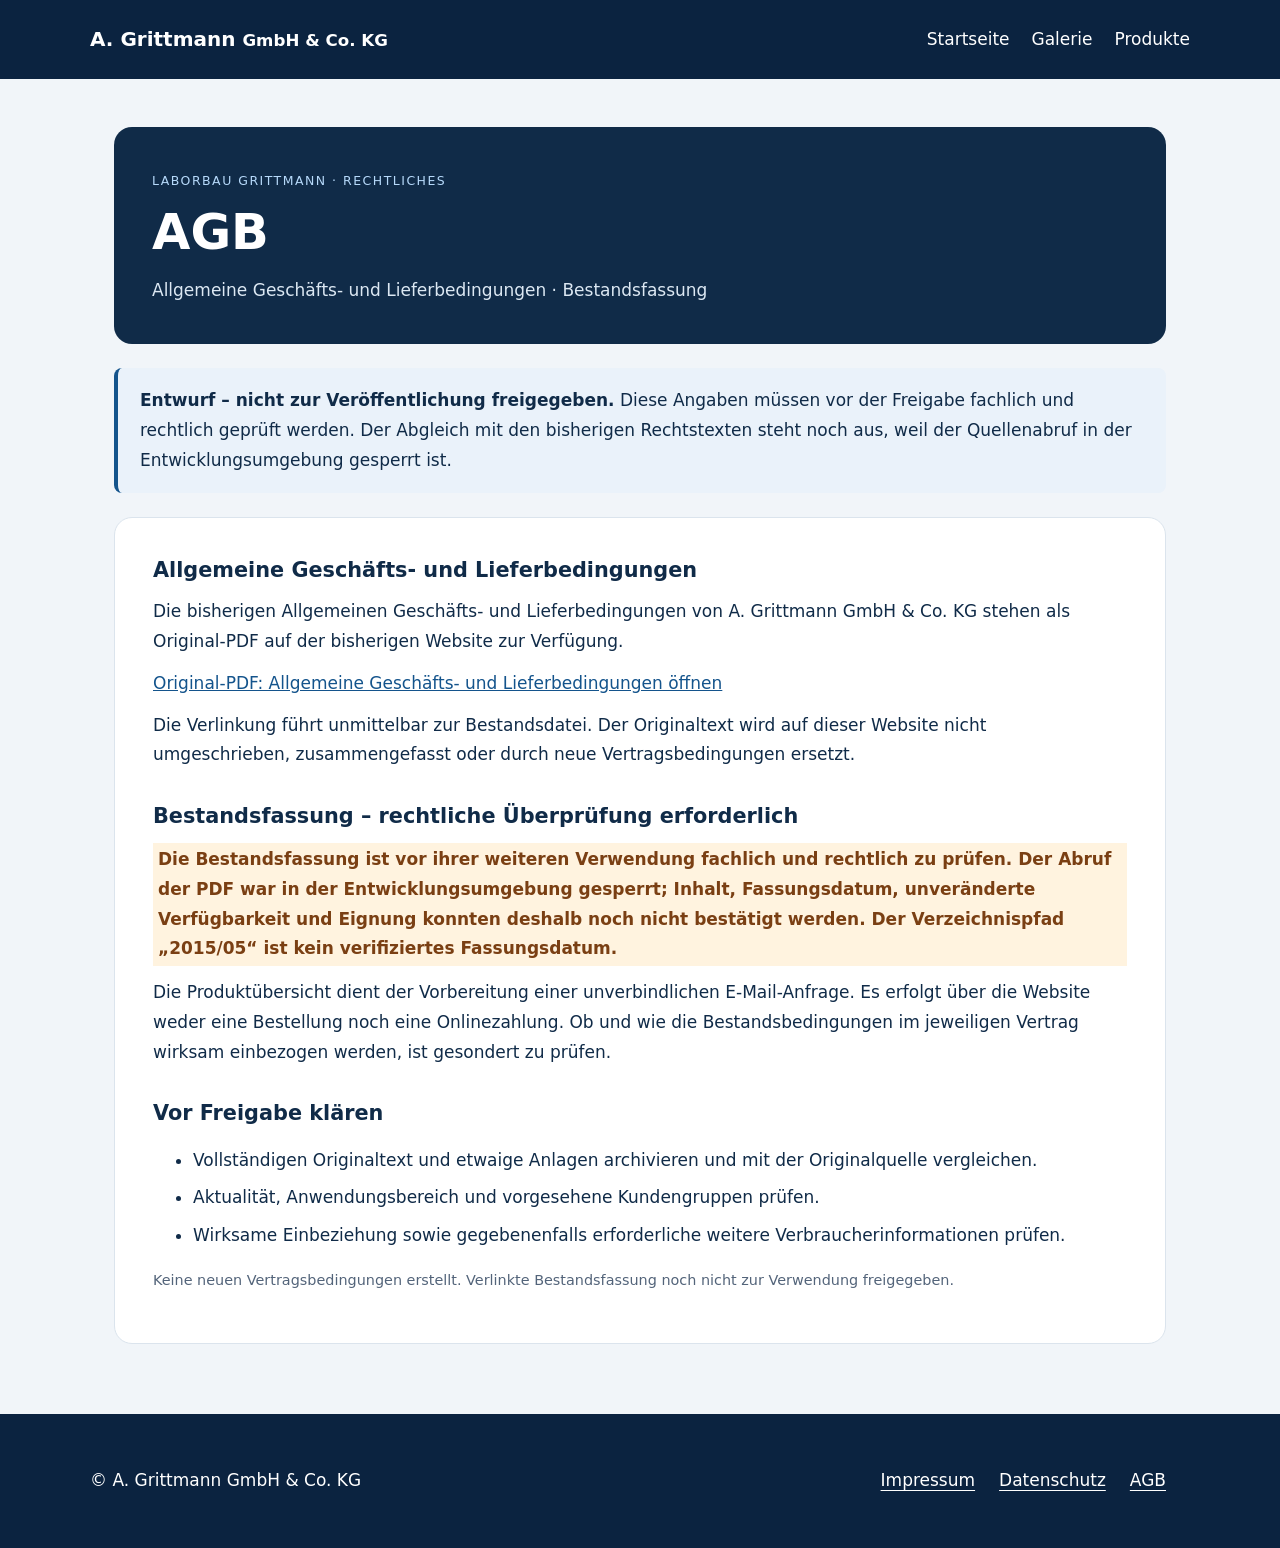
==== agb.html @ b5e732d5 "Rechtsseiten und Footer als prüfpflichtige Entwürfe vorbereiten" ====
<!doctype html>
<html lang="de"><head><meta charset="utf-8"><meta name="viewport" content="width=device-width, initial-scale=1"><meta name="robots" content="noindex, nofollow"><title>AGB | Laborbau Grittmann</title><link rel="stylesheet" href="legal.css"></head>
<body class="legal-page"><header class="legal-header"><a class="legal-brand" href="index.html">A. Grittmann <small>GmbH &amp; Co. KG</small></a><nav aria-label="Hauptnavigation"><a href="index.html">Startseite</a><a href="galerie.html">Galerie</a><a href="shop.html">Produkte</a></nav></header>
<main class="legal-main"><div class="legal-hero"><span class="legal-eyebrow">Laborbau Grittmann · Rechtliches</span><h1>AGB</h1><p>Allgemeine Geschäfts- und Lieferbedingungen · Bestandsfassung</p></div><aside class="legal-notice"><strong>Entwurf – nicht zur Veröffentlichung freigegeben.</strong> Diese Angaben müssen vor der Freigabe fachlich und rechtlich geprüft werden. Der Abgleich mit den bisherigen Rechtstexten steht noch aus, weil der Quellenabruf in der Entwicklungsumgebung gesperrt ist.</aside><article class="legal-content"><h2>Allgemeine Geschäfts- und Lieferbedingungen</h2><p>Die bisherigen Allgemeinen Geschäfts- und Lieferbedingungen von A. Grittmann GmbH &amp; Co. KG stehen als Original-PDF auf der bisherigen Website zur Verfügung.</p><p><a href="https://laborbau-grittmann.de/wp-content/uploads/2015/05/ALLGEMEINE-GESCH%C3%84FTS-u.-LIEFERBEDINGUNGEN.pdf">Original-PDF: Allgemeine Geschäfts- und Lieferbedingungen öffnen</a></p><p>Die Verlinkung führt unmittelbar zur Bestandsdatei. Der Originaltext wird auf dieser Website nicht umgeschrieben, zusammengefasst oder durch neue Vertragsbedingungen ersetzt.</p><h2>Bestandsfassung – rechtliche Überprüfung erforderlich</h2><p class="legal-review">Die Bestandsfassung ist vor ihrer weiteren Verwendung fachlich und rechtlich zu prüfen. Der Abruf der PDF war in der Entwicklungsumgebung gesperrt; Inhalt, Fassungsdatum, unveränderte Verfügbarkeit und Eignung konnten deshalb noch nicht bestätigt werden. Der Verzeichnispfad „2015/05“ ist kein verifiziertes Fassungsdatum.</p><p>Die Produktübersicht dient der Vorbereitung einer unverbindlichen E-Mail-Anfrage. Es erfolgt über die Website weder eine Bestellung noch eine Onlinezahlung. Ob und wie die Bestandsbedingungen im jeweiligen Vertrag wirksam einbezogen werden, ist gesondert zu prüfen.</p><h2>Vor Freigabe klären</h2><ul><li>Vollständigen Originaltext und etwaige Anlagen archivieren und mit der Originalquelle vergleichen.</li><li>Aktualität, Anwendungsbereich und vorgesehene Kundengruppen prüfen.</li><li>Wirksame Einbeziehung sowie gegebenenfalls erforderliche weitere Verbraucherinformationen prüfen.</li></ul><p class="legal-source">Keine neuen Vertragsbedingungen erstellt. Verlinkte Bestandsfassung noch nicht zur Verwendung freigegeben.</p></article></main>
<footer><span>© A. Grittmann GmbH &amp; Co. KG</span><nav class="legal-footer-links" aria-label="Rechtliche Informationen"><a href="impressum.html">Impressum</a><a href="datenschutz.html">Datenschutz</a><a href="agb.html">AGB</a></nav></footer></body></html>
---- legal.css ----
/* Legal pages and shared footer navigation; no external fonts. */
.legal-footer-links{background:#0b2340;color:#fff;padding:16px 24px;display:flex;flex-wrap:wrap;gap:12px 24px;align-items:center}.legal-footer-links a{color:#fff;text-decoration:underline;text-underline-offset:4px;padding:6px 0}.legal-footer-links a:focus-visible{outline:3px solid #8fcaff;outline-offset:5px}
.legal-page{margin:0;background:#f1f5f9;color:#102b48;font:17px/1.75 system-ui,-apple-system,BlinkMacSystemFont,"Segoe UI",sans-serif}.legal-page *{box-sizing:border-box}.legal-page a{color:#14548c;overflow-wrap:anywhere}.legal-header{background:#0b2340;color:white;padding:22px max(24px,calc((100% - 1100px)/2));display:flex;align-items:center;justify-content:space-between;gap:24px;flex-wrap:wrap}.legal-header a{color:white;text-decoration:none}.legal-brand{font-size:1.25rem;font-weight:800}.legal-header nav{display:flex;gap:22px;flex-wrap:wrap}.legal-main{max-width:1100px;margin:auto;padding:48px 24px 70px}.legal-hero{background:#102b48;color:white;padding:38px;border-radius:18px;margin-bottom:24px}.legal-hero h1{font-size:clamp(2rem,6vw,3.1rem);line-height:1.2;margin:8px 0 14px}.legal-hero p{margin:0;color:#dce8f3}.legal-eyebrow{text-transform:uppercase;letter-spacing:.12em;font-size:.78rem;color:#b6d9fa}.legal-content{background:white;border:1px solid #dbe4ed;border-radius:18px;padding:38px}.legal-content h2{font-size:1.3rem;line-height:1.4;margin:32px 0 12px}.legal-content h2:first-child{margin-top:0}.legal-content p{margin:12px 0}.legal-content li{margin:8px 0}.legal-content address{font-style:normal}.legal-notice{background:#eaf2fa;border-left:4px solid #14548c;padding:18px 22px;border-radius:8px;margin-bottom:24px}.legal-review{font-weight:650;color:#7a3f13;background:#fff3df;padding:2px 5px;box-decoration-break:clone}.legal-page footer{background:#0b2340;color:white;padding:30px max(24px,calc((100% - 1100px)/2));display:flex;justify-content:space-between;align-items:center;flex-wrap:wrap;gap:20px}.legal-page footer a{color:white}.legal-toc{display:flex;gap:10px 22px;flex-wrap:wrap;margin:0 0 24px}.legal-source{font-size:.9rem;color:#53647a}.legal-page :focus-visible{outline:3px solid #63a5e3;outline-offset:4px}@media(max-width:600px){.legal-main{padding:24px 16px 44px}.legal-hero,.legal-content{padding:24px 20px;border-radius:12px}.legal-header{padding:20px}.legal-header nav{gap:12px 20px;font-size:.94rem}.legal-page{font-size:16px}.legal-page footer{padding:25px 20px}.legal-footer-links{gap:10px 20px}}
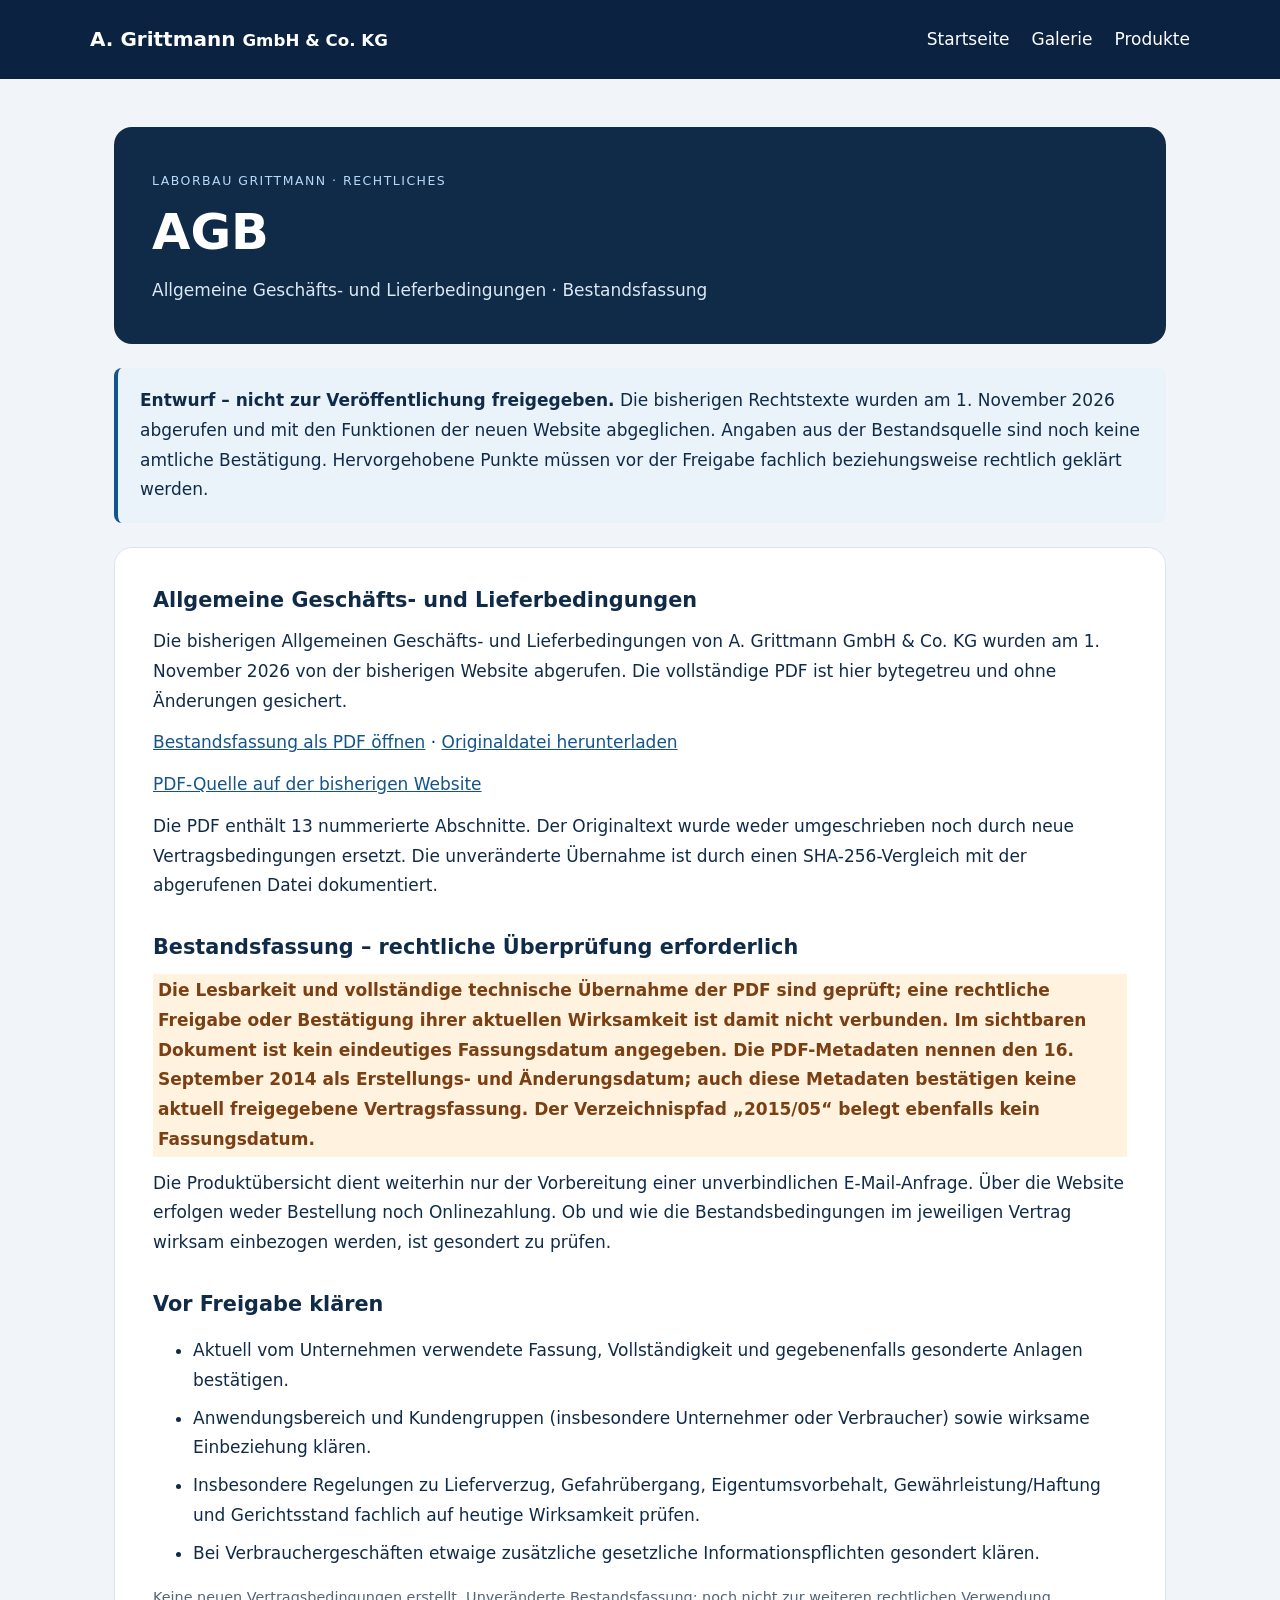
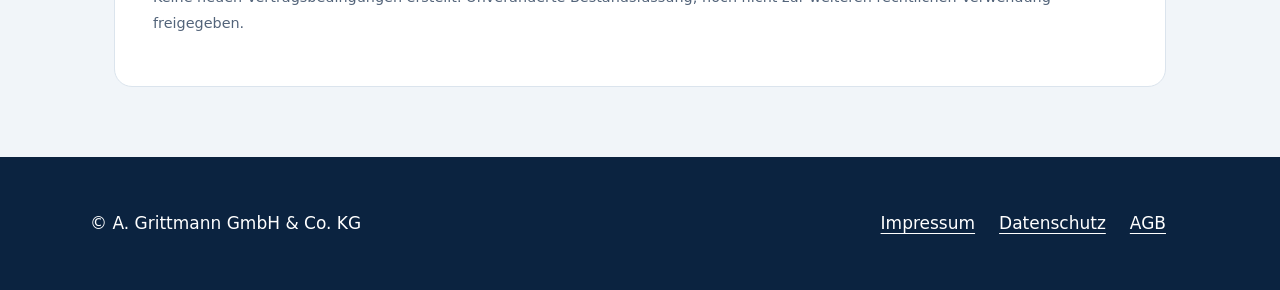
==== commit ee93da48: "Rechtstexte mit Originalquellen abgleichen und Firmendaten ergänzen" ====
--- a/agb.html
+++ b/agb.html
@@ -1,5 +1,5 @@
 <!doctype html>
 <html lang="de"><head><meta charset="utf-8"><meta name="viewport" content="width=device-width, initial-scale=1"><meta name="robots" content="noindex, nofollow"><title>AGB | Laborbau Grittmann</title><link rel="stylesheet" href="legal.css"></head>
 <body class="legal-page"><header class="legal-header"><a class="legal-brand" href="index.html">A. Grittmann <small>GmbH &amp; Co. KG</small></a><nav aria-label="Hauptnavigation"><a href="index.html">Startseite</a><a href="galerie.html">Galerie</a><a href="shop.html">Produkte</a></nav></header>
-<main class="legal-main"><div class="legal-hero"><span class="legal-eyebrow">Laborbau Grittmann · Rechtliches</span><h1>AGB</h1><p>Allgemeine Geschäfts- und Lieferbedingungen · Bestandsfassung</p></div><aside class="legal-notice"><strong>Entwurf – nicht zur Veröffentlichung freigegeben.</strong> Diese Angaben müssen vor der Freigabe fachlich und rechtlich geprüft werden. Der Abgleich mit den bisherigen Rechtstexten steht noch aus, weil der Quellenabruf in der Entwicklungsumgebung gesperrt ist.</aside><article class="legal-content"><h2>Allgemeine Geschäfts- und Lieferbedingungen</h2><p>Die bisherigen Allgemeinen Geschäfts- und Lieferbedingungen von A. Grittmann GmbH &amp; Co. KG stehen als Original-PDF auf der bisherigen Website zur Verfügung.</p><p><a href="https://laborbau-grittmann.de/wp-content/uploads/2015/05/ALLGEMEINE-GESCH%C3%84FTS-u.-LIEFERBEDINGUNGEN.pdf">Original-PDF: Allgemeine Geschäfts- und Lieferbedingungen öffnen</a></p><p>Die Verlinkung führt unmittelbar zur Bestandsdatei. Der Originaltext wird auf dieser Website nicht umgeschrieben, zusammengefasst oder durch neue Vertragsbedingungen ersetzt.</p><h2>Bestandsfassung – rechtliche Überprüfung erforderlich</h2><p class="legal-review">Die Bestandsfassung ist vor ihrer weiteren Verwendung fachlich und rechtlich zu prüfen. Der Abruf der PDF war in der Entwicklungsumgebung gesperrt; Inhalt, Fassungsdatum, unveränderte Verfügbarkeit und Eignung konnten deshalb noch nicht bestätigt werden. Der Verzeichnispfad „2015/05“ ist kein verifiziertes Fassungsdatum.</p><p>Die Produktübersicht dient der Vorbereitung einer unverbindlichen E-Mail-Anfrage. Es erfolgt über die Website weder eine Bestellung noch eine Onlinezahlung. Ob und wie die Bestandsbedingungen im jeweiligen Vertrag wirksam einbezogen werden, ist gesondert zu prüfen.</p><h2>Vor Freigabe klären</h2><ul><li>Vollständigen Originaltext und etwaige Anlagen archivieren und mit der Originalquelle vergleichen.</li><li>Aktualität, Anwendungsbereich und vorgesehene Kundengruppen prüfen.</li><li>Wirksame Einbeziehung sowie gegebenenfalls erforderliche weitere Verbraucherinformationen prüfen.</li></ul><p class="legal-source">Keine neuen Vertragsbedingungen erstellt. Verlinkte Bestandsfassung noch nicht zur Verwendung freigegeben.</p></article></main>
+<main class="legal-main"><div class="legal-hero"><span class="legal-eyebrow">Laborbau Grittmann · Rechtliches</span><h1>AGB</h1><p>Allgemeine Geschäfts- und Lieferbedingungen · Bestandsfassung</p></div><aside class="legal-notice"><strong>Entwurf – nicht zur Veröffentlichung freigegeben.</strong> Die bisherigen Rechtstexte wurden am 1. November 2026 abgerufen und mit den Funktionen der neuen Website abgeglichen. Angaben aus der Bestandsquelle sind noch keine amtliche Bestätigung. Hervorgehobene Punkte müssen vor der Freigabe fachlich beziehungsweise rechtlich geklärt werden.</aside><article class="legal-content"><h2>Allgemeine Geschäfts- und Lieferbedingungen</h2><p>Die bisherigen Allgemeinen Geschäfts- und Lieferbedingungen von A. Grittmann GmbH &amp; Co. KG wurden am 1. November 2026 von der bisherigen Website abgerufen. Die vollständige PDF ist hier bytegetreu und ohne Änderungen gesichert.</p><p><a href="dokumente/agb-bestandsfassung.pdf">Bestandsfassung als PDF öffnen</a> · <a href="dokumente/agb-bestandsfassung.pdf" download>Originaldatei herunterladen</a></p><p><a href="https://laborbau-grittmann.de/wp-content/uploads/2015/05/ALLGEMEINE-GESCH%C3%84FTS-u.-LIEFERBEDINGUNGEN.pdf">PDF-Quelle auf der bisherigen Website</a></p><p>Die PDF enthält 13 nummerierte Abschnitte. Der Originaltext wurde weder umgeschrieben noch durch neue Vertragsbedingungen ersetzt. Die unveränderte Übernahme ist durch einen SHA-256-Vergleich mit der abgerufenen Datei dokumentiert.</p><h2>Bestandsfassung – rechtliche Überprüfung erforderlich</h2><p class="legal-review">Die Lesbarkeit und vollständige technische Übernahme der PDF sind geprüft; eine rechtliche Freigabe oder Bestätigung ihrer aktuellen Wirksamkeit ist damit nicht verbunden. Im sichtbaren Dokument ist kein eindeutiges Fassungsdatum angegeben. Die PDF-Metadaten nennen den 16. September 2014 als Erstellungs- und Änderungsdatum; auch diese Metadaten bestätigen keine aktuell freigegebene Vertragsfassung. Der Verzeichnispfad „2015/05“ belegt ebenfalls kein Fassungsdatum.</p><p>Die Produktübersicht dient weiterhin nur der Vorbereitung einer unverbindlichen E-Mail-Anfrage. Über die Website erfolgen weder Bestellung noch Onlinezahlung. Ob und wie die Bestandsbedingungen im jeweiligen Vertrag wirksam einbezogen werden, ist gesondert zu prüfen.</p><h2>Vor Freigabe klären</h2><ul><li>Aktuell vom Unternehmen verwendete Fassung, Vollständigkeit und gegebenenfalls gesonderte Anlagen bestätigen.</li><li>Anwendungsbereich und Kundengruppen (insbesondere Unternehmer oder Verbraucher) sowie wirksame Einbeziehung klären.</li><li>Insbesondere Regelungen zu Lieferverzug, Gefahrübergang, Eigentumsvorbehalt, Gewährleistung/Haftung und Gerichtsstand fachlich auf heutige Wirksamkeit prüfen.</li><li>Bei Verbrauchergeschäften etwaige zusätzliche gesetzliche Informationspflichten gesondert klären.</li></ul><p class="legal-source">Keine neuen Vertragsbedingungen erstellt. Unveränderte Bestandsfassung; noch nicht zur weiteren rechtlichen Verwendung freigegeben.</p></article></main>
 <footer><span>© A. Grittmann GmbH &amp; Co. KG</span><nav class="legal-footer-links" aria-label="Rechtliche Informationen"><a href="impressum.html">Impressum</a><a href="datenschutz.html">Datenschutz</a><a href="agb.html">AGB</a></nav></footer></body></html>
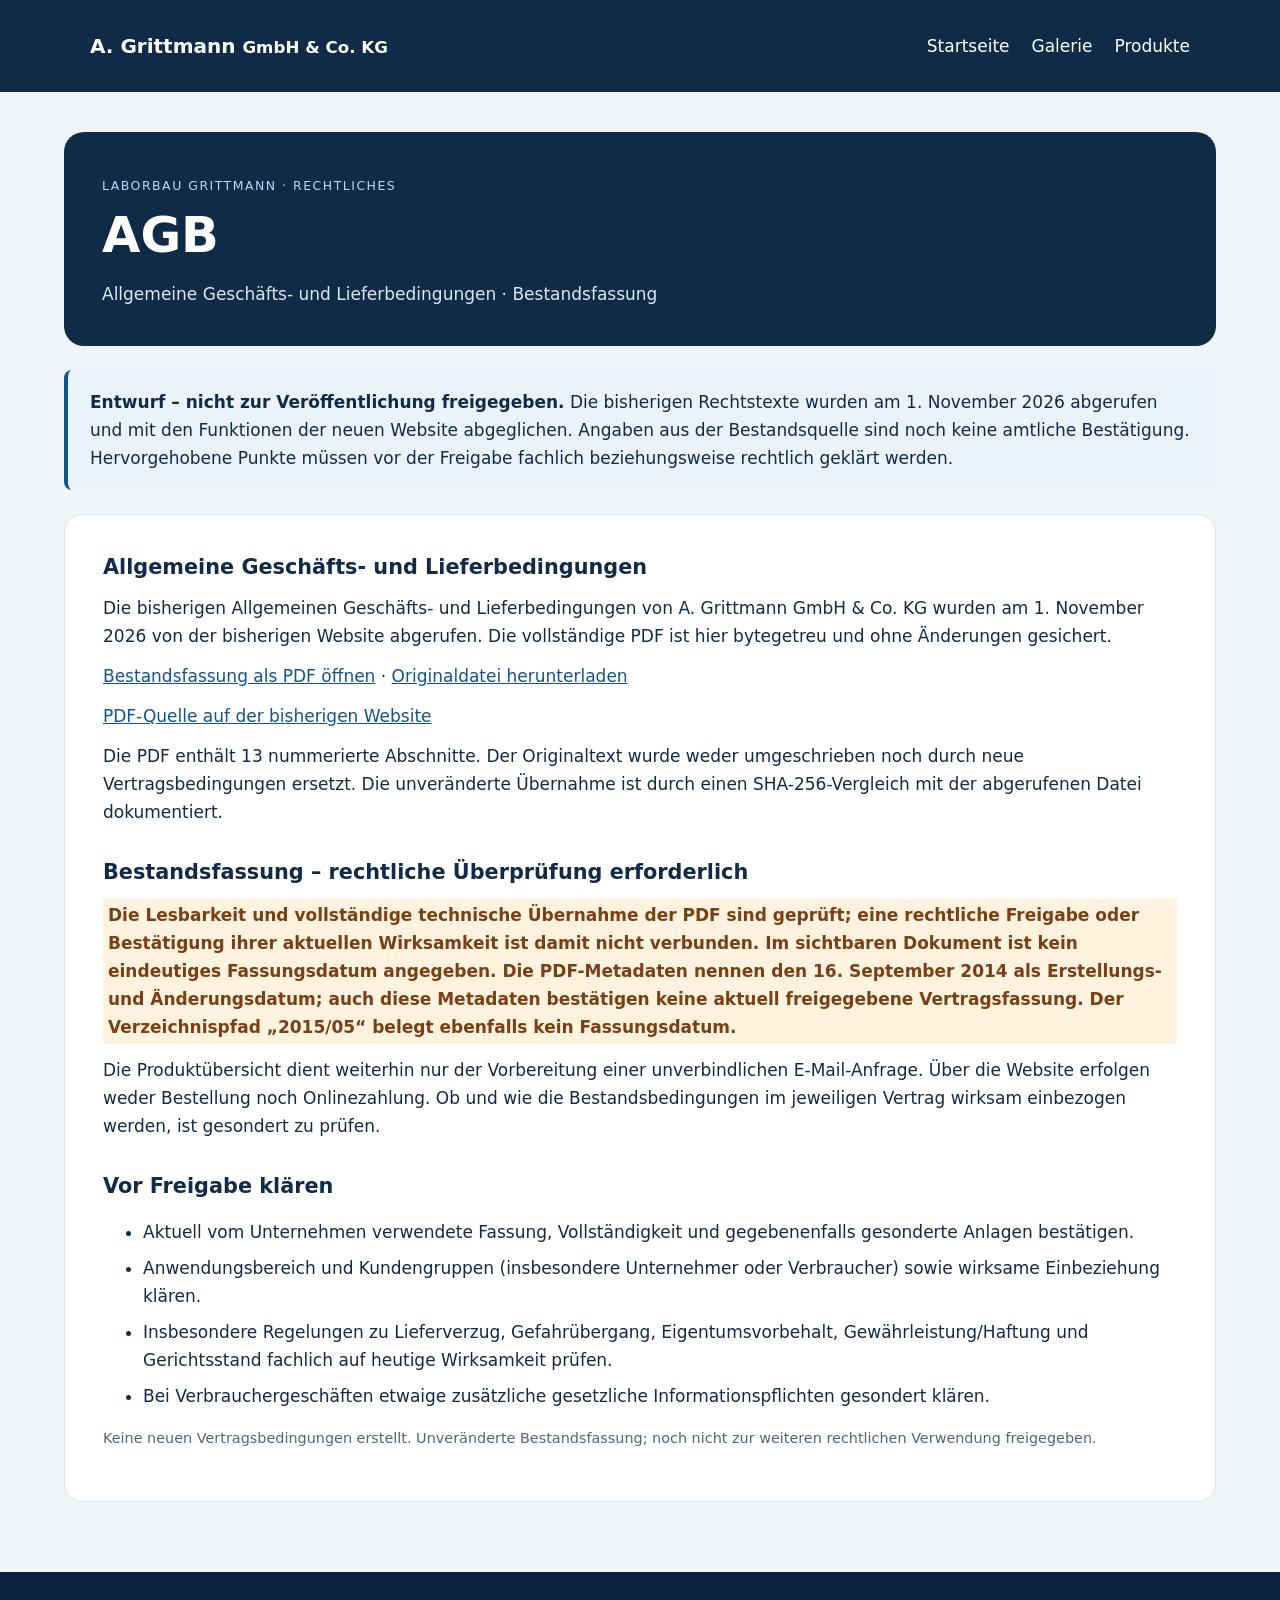
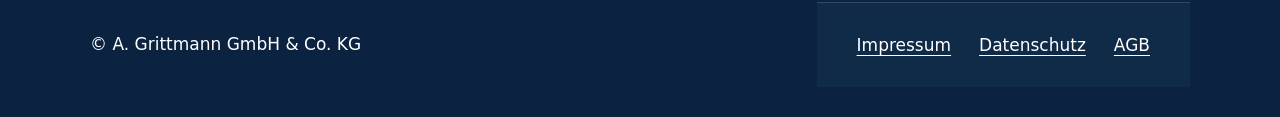
==== commit 0be68f24: "Responsive Gestaltung und Navigation für die Website vereinheitlichen" ====
--- a/agb.html
+++ b/agb.html
@@ -1,5 +1,5 @@
 <!doctype html>
-<html lang="de"><head><meta charset="utf-8"><meta name="viewport" content="width=device-width, initial-scale=1"><meta name="robots" content="noindex, nofollow"><title>AGB | Laborbau Grittmann</title><link rel="stylesheet" href="legal.css"></head>
-<body class="legal-page"><header class="legal-header"><a class="legal-brand" href="index.html">A. Grittmann <small>GmbH &amp; Co. KG</small></a><nav aria-label="Hauptnavigation"><a href="index.html">Startseite</a><a href="galerie.html">Galerie</a><a href="shop.html">Produkte</a></nav></header>
+<html lang="de"><head><meta charset="utf-8"><meta name="viewport" content="width=device-width, initial-scale=1"><meta name="robots" content="noindex, nofollow"><title>AGB | Laborbau Grittmann</title><link rel="stylesheet" href="legal.css"><link href="theme.css" rel="stylesheet"/></head>
+<body class="legal-page site-page page-legal"><header class="legal-header"><a class="legal-brand" href="index.html">A. Grittmann <small>GmbH &amp; Co. KG</small></a><nav aria-label="Hauptnavigation"><a href="index.html">Startseite</a><a href="galerie.html">Galerie</a><a href="shop.html">Produkte</a></nav></header>
 <main class="legal-main"><div class="legal-hero"><span class="legal-eyebrow">Laborbau Grittmann · Rechtliches</span><h1>AGB</h1><p>Allgemeine Geschäfts- und Lieferbedingungen · Bestandsfassung</p></div><aside class="legal-notice"><strong>Entwurf – nicht zur Veröffentlichung freigegeben.</strong> Die bisherigen Rechtstexte wurden am 1. November 2026 abgerufen und mit den Funktionen der neuen Website abgeglichen. Angaben aus der Bestandsquelle sind noch keine amtliche Bestätigung. Hervorgehobene Punkte müssen vor der Freigabe fachlich beziehungsweise rechtlich geklärt werden.</aside><article class="legal-content"><h2>Allgemeine Geschäfts- und Lieferbedingungen</h2><p>Die bisherigen Allgemeinen Geschäfts- und Lieferbedingungen von A. Grittmann GmbH &amp; Co. KG wurden am 1. November 2026 von der bisherigen Website abgerufen. Die vollständige PDF ist hier bytegetreu und ohne Änderungen gesichert.</p><p><a href="dokumente/agb-bestandsfassung.pdf">Bestandsfassung als PDF öffnen</a> · <a href="dokumente/agb-bestandsfassung.pdf" download>Originaldatei herunterladen</a></p><p><a href="https://laborbau-grittmann.de/wp-content/uploads/2015/05/ALLGEMEINE-GESCH%C3%84FTS-u.-LIEFERBEDINGUNGEN.pdf">PDF-Quelle auf der bisherigen Website</a></p><p>Die PDF enthält 13 nummerierte Abschnitte. Der Originaltext wurde weder umgeschrieben noch durch neue Vertragsbedingungen ersetzt. Die unveränderte Übernahme ist durch einen SHA-256-Vergleich mit der abgerufenen Datei dokumentiert.</p><h2>Bestandsfassung – rechtliche Überprüfung erforderlich</h2><p class="legal-review">Die Lesbarkeit und vollständige technische Übernahme der PDF sind geprüft; eine rechtliche Freigabe oder Bestätigung ihrer aktuellen Wirksamkeit ist damit nicht verbunden. Im sichtbaren Dokument ist kein eindeutiges Fassungsdatum angegeben. Die PDF-Metadaten nennen den 16. September 2014 als Erstellungs- und Änderungsdatum; auch diese Metadaten bestätigen keine aktuell freigegebene Vertragsfassung. Der Verzeichnispfad „2015/05“ belegt ebenfalls kein Fassungsdatum.</p><p>Die Produktübersicht dient weiterhin nur der Vorbereitung einer unverbindlichen E-Mail-Anfrage. Über die Website erfolgen weder Bestellung noch Onlinezahlung. Ob und wie die Bestandsbedingungen im jeweiligen Vertrag wirksam einbezogen werden, ist gesondert zu prüfen.</p><h2>Vor Freigabe klären</h2><ul><li>Aktuell vom Unternehmen verwendete Fassung, Vollständigkeit und gegebenenfalls gesonderte Anlagen bestätigen.</li><li>Anwendungsbereich und Kundengruppen (insbesondere Unternehmer oder Verbraucher) sowie wirksame Einbeziehung klären.</li><li>Insbesondere Regelungen zu Lieferverzug, Gefahrübergang, Eigentumsvorbehalt, Gewährleistung/Haftung und Gerichtsstand fachlich auf heutige Wirksamkeit prüfen.</li><li>Bei Verbrauchergeschäften etwaige zusätzliche gesetzliche Informationspflichten gesondert klären.</li></ul><p class="legal-source">Keine neuen Vertragsbedingungen erstellt. Unveränderte Bestandsfassung; noch nicht zur weiteren rechtlichen Verwendung freigegeben.</p></article></main>
 <footer><span>© A. Grittmann GmbH &amp; Co. KG</span><nav class="legal-footer-links" aria-label="Rechtliche Informationen"><a href="impressum.html">Impressum</a><a href="datenschutz.html">Datenschutz</a><a href="agb.html">AGB</a></nav></footer></body></html>
--- a/theme.css
+++ b/theme.css
@@ -0,0 +1,199 @@
+/* Shared presentation for the active website. Local system fonts only. */
+:root {
+  --site-navy: #102b48;
+  --site-blue: #1c5b8e;
+  --site-muted: #53677d;
+  --site-line: #dce4ec;
+  --site-paper: #f2f5f8;
+  --site-radius: 16px;
+  --site-header: 88px;
+}
+.site-page { color: var(--site-navy); font-family: system-ui, -apple-system, BlinkMacSystemFont, "Segoe UI", sans-serif; line-height: 1.65; }
+.site-page *, .site-page *::before, .site-page *::after { box-sizing: border-box; }
+.site-page .wrap { width: min(1200px, calc(100% - 64px)); max-width: 1200px; margin-inline: auto; padding-inline: 0; }
+.site-page :is(a, button, input, select, textarea):focus-visible { outline: 3px solid #4a8dbd; outline-offset: 4px; }
+.site-page :is(section[id], main[id]) { scroll-margin-top: calc(var(--site-header) + 28px); }
+.site-page .eyebrow { font-size: 12px !important; font-weight: 750; letter-spacing: .14em !important; line-height: 1.6; }
+.site-page .section { padding-block: clamp(56px, 7vw, 96px) !important; }
+.site-page .section h2 { font-size: clamp(28px, 3.2vw, 40px) !important; line-height: 1.18 !important; letter-spacing: -.035em !important; margin: 12px 0 20px !important; }
+.site-page .lead { max-width: 720px; font-size: 17px; line-height: 1.75; color: var(--site-muted); }
+.site-page .section.soft, .site-page .page-hero { background: var(--site-paper) !important; }
+.skip-link { position: fixed; top: -100px; left: 20px; z-index: 100000; padding: 12px 20px; background: #fff; color: var(--site-navy); border: 2px solid var(--site-blue); border-radius: 8px; }
+.skip-link:focus { top: 12px; }
+
+/* Shared header: full navigation on desktop, accessible disclosure on small screens. */
+.site-page .top { background: var(--site-navy); font-size: 12px; }
+.site-page .top .wrap { padding-block: 8px; }
+.site-page .head { position: sticky !important; top: 0; z-index: 100; padding: 0; background: #fff !important; border-bottom: 1px solid var(--site-line); box-shadow: 0 4px 24px #102b4808 !important; }
+.site-page .headin { display: flex; align-items: center; justify-content: space-between; gap: 24px; min-height: var(--site-header) !important; position: relative; }
+.site-page .head .brand { display: inline-flex; align-items: center; gap: 12px; flex-shrink: 0; color: var(--site-navy); text-decoration: none; }
+.site-page .head .brand img { width: 44px !important; height: 54px !important; max-width: none; object-fit: contain; }
+.site-page .head .brand strong { display: block; font: 750 19px/1.15 system-ui, sans-serif; letter-spacing: -.02em; }
+.site-page .head .brand small { display: block; margin-top: 5px; font-size: 10px; line-height: 1.3; color: var(--site-muted); letter-spacing: .035em; }
+.site-page .head .brand-name { display: block; }
+.site-page .head .nav { display: flex; align-items: center; gap: 22px; padding: 0; position: static; background: #fff; box-shadow: none; }
+.site-page .head .nav a { display: inline-flex; align-items: center; justify-content: center; min-height: 48px; padding: 10px 0; color: var(--site-navy); font-size: 14px; font-weight: 650; line-height: 1.3; text-decoration: none; white-space: nowrap; border-radius: 8px; }
+.site-page .head .nav a:hover, .site-page .head .nav a[aria-current="page"] { color: var(--site-blue); }
+.site-page .head .nav a[aria-current="page"] { box-shadow: inset 0 -2px var(--site-blue); }
+.site-page .head .nav .nav-cta { background: var(--site-navy); color: #fff; padding-inline: 20px; }
+.site-page .head .nav .nav-cta:hover { background: var(--site-blue); }
+.site-page .head .menu { display: none; min-width: 48px; min-height: 48px; padding: 8px; border: 1px solid var(--site-line); border-radius: 10px; background: #fff; color: var(--site-navy); font-size: 25px; cursor: pointer; }
+
+/* Consistent actions and surfaces. */
+.site-page .btn, .site-page .product button, .site-page .product-link { min-height: 48px; border-radius: 10px; padding: 13px 22px; font: 700 15px/1.4 system-ui, sans-serif; text-decoration: none; cursor: pointer; }
+.site-page .btn { background: var(--site-navy); border-color: var(--site-navy); }
+.site-page .btn:hover, .site-page .product button:hover { background: var(--site-blue); }
+.site-page .btn.alt { color: var(--site-navy); border-color: #b6c8d9; background: #fff; }
+.site-page .gr-service, .site-page .reference-group, .site-page .gr-production-card { border: 1px solid var(--site-line); border-radius: var(--site-radius) !important; box-shadow: 0 6px 24px #102b4806 !important; }
+.site-page .gr-service-body { padding: 26px !important; }
+.site-page .gr-service-body h3 { font-size: 22px !important; line-height: 1.3; }
+.site-page .gr-service-body p { font-size: 15px; line-height: 1.7; }
+.site-page .gr-service-grid { gap: 24px; }
+.site-page .reference-grid { gap: 24px; }
+.site-page .gr-production-grid { gap: 18px; }
+
+/* Keep the original four-photo slideshow; balance the desktop image and copy. */
+.site-page section.gr-landing { display: flex !important; align-items: center !important; padding: 64px 0 !important; min-height: clamp(560px, 46vw, 660px) !important; overflow: hidden !important; background: var(--site-navy) !important; }
+.site-page section.gr-landing .gr-landing-photo { display: block !important; position: absolute !important; inset: 0 !important; width: 100% !important; height: 100% !important; }
+.site-page section.gr-landing .gr-landing-content { width: min(640px, calc(100% - 128px)) !important; max-width: 640px !important; margin: 0 0 0 max(40px, calc((100vw - 1200px)/2)) !important; padding: 40px 48px !important; border: 1px solid #ffffff24; border-radius: var(--site-radius) !important; background: rgba(9, 32, 56, .93) !important; }
+.site-page section.gr-landing .gr-landing-content h1 { font-size: clamp(34px, 3.5vw, 50px) !important; font-weight: 750; line-height: 1.12 !important; letter-spacing: -.025em !important; margin: 16px 0 22px !important; overflow-wrap: normal !important; }
+.site-page section.gr-landing .gr-landing-content p { font-size: 17px !important; line-height: 1.7 !important; }
+.site-page section.gr-landing .gr-landing-content .eyebrow { color: #b9d6eb !important; }
+.site-page section.gr-landing .actions { gap: 12px !important; margin-top: 26px; }
+.site-page section.gr-landing .actions .btn { min-height: 48px !important; padding: 13px 20px !important; background: #fff !important; color: var(--site-navy) !important; border: 1px solid #fff !important; font-size: 14px !important; flex: 0 0 auto !important; }
+.site-page section.gr-landing .actions .btn.alt { background: transparent !important; color: #fff !important; border-color: #aec8dc !important; }
+.site-page .gr-slide-prev, .site-page .gr-slide-next { width: 44px; height: 44px; background: #102b48c9; }
+.site-page .gr-slide-dots { bottom: 20px !important; }
+.site-page .gr-slide-dots button { width: 14px; height: 14px; border: 2px solid #fff; }
+.site-page .gr-slide-dots button[aria-current="true"] { background: var(--site-blue); outline-offset: 3px; }
+
+/* Product catalogue: larger photographs, aligned cards and prominent selection. */
+.page-products .page-hero { padding-block: clamp(48px, 6vw, 80px); border-bottom: 1px solid var(--site-line); }
+.page-products .page-hero h1 { font: 750 clamp(34px, 4.5vw, 54px)/1.12 system-ui, sans-serif; letter-spacing: -.035em; margin: 14px 0 22px; }
+.page-products .unified-choices { max-width: 900px; gap: 20px; margin-top: 32px; }
+.page-products .unified-choice { padding: 24px; border: 1px solid var(--site-line); border-radius: var(--site-radius); box-shadow: 0 4px 20px #102b4805; }
+.page-products .unified-choice strong { font-size: 19px; }
+.page-products .unified-choice span { color: var(--site-muted); font-size: 15px; }
+.page-products .filters { display: flex; gap: 10px; flex-wrap: wrap; margin: 32px 0; }
+.page-products .filter { min-height: 46px; padding: 11px 18px; border: 1px solid #c6d3df; border-radius: 9px; color: var(--site-navy); font: 650 14px/1.4 system-ui, sans-serif; }
+.page-products .filter.active { background: var(--site-navy); color: #fff; border-color: var(--site-navy); }
+.page-products .products { display: grid; grid-template-columns: repeat(3, minmax(0, 1fr)); gap: 26px; align-items: stretch; }
+.page-products .product { display: flex; flex-direction: column; border: 1px solid var(--site-line); border-radius: var(--site-radius); box-shadow: 0 5px 20px #102b4805; overflow: hidden; }
+.page-products .product[hidden] { display: none; }
+.page-products .product > img { width: 100%; height: auto; aspect-ratio: 4/3; object-fit: cover; background: #e9eef3; }
+.page-products .product .body { padding: 24px; display: flex; flex-direction: column; flex: 1; }
+.page-products .product h3 { font: 750 22px/1.3 system-ui, sans-serif; margin: 0 0 12px; }
+.page-products .product p { color: var(--site-muted); font-size: 15px; line-height: 1.7; margin: 0 0 24px; }
+.page-products .product button { width: 100%; margin-top: auto; background: var(--site-navy); border: 0; color: #fff; }
+.page-products .product button[aria-pressed="true"] { background: #e3edf5; color: var(--site-navy); box-shadow: inset 0 0 0 1px #9bb8d0; }
+.page-products .quote { max-width: 900px; margin: 72px auto 0; padding: 32px; border: 1px solid var(--site-line); border-radius: 20px; background: var(--site-paper); }
+.page-products #selection { padding: 16px 18px; background: #e2ebf3; color: var(--site-navy); border-radius: 10px; font-weight: 650; }
+.page-products .quote > small { margin-top: 18px; line-height: 1.7; }
+
+/* Forms keep their fields and email behaviour; shared readable presentation. */
+.site-page #kontakt .contact-layout { gap: 32px; grid-template-columns: minmax(0, .8fr) minmax(0, 1.2fr); }
+.site-page .contact-form, .site-page #kontakt .contact-form, .site-page #kontakt .contact-info { border: 1px solid var(--site-line); border-radius: var(--site-radius); padding: 30px; box-shadow: 0 6px 24px #102b4808; }
+.site-page .contact-form h3, .site-page #kontakt h3 { font: 750 23px/1.3 system-ui, sans-serif; margin: 0 0 22px; }
+.site-page .contact-form label, .site-page #kontakt .contact-form label { font-size: 14px; margin: 18px 0 8px; }
+.site-page .contact-form :is(input, select, textarea), .site-page #kontakt .contact-form :is(input, select, textarea) { font: 16px/1.5 system-ui, sans-serif; border-radius: 9px; border: 1px solid #bdcbd8; padding: 12px 14px; min-height: 48px; }
+.site-page .contact-form .contact-submit, .site-page #kontakt .contact-submit { min-height: 50px; border-radius: 10px; background: var(--site-navy); color: #fff; padding: 14px 18px; font: 700 15px/1.5 system-ui, sans-serif; }
+.site-page .contact-form .contact-note, .site-page #kontakt .contact-note { color: var(--site-muted) !important; background: #fff; font-size: 13px; line-height: 1.65; margin-top: 16px; }
+
+/* Gallery: all existing photos, clear categories and sticky, touch-friendly navigation. */
+.page-gallery { background: var(--site-paper); }
+.page-gallery main { max-width: 1264px; padding: 40px 32px 88px; margin-inline: auto; }
+.page-gallery .gallery-intro { margin: 0 0 24px; padding: clamp(32px, 5vw, 64px); border-radius: 20px; box-shadow: none; }
+.page-gallery .gallery-intro h1 { font-size: clamp(34px, 4.5vw, 54px); line-height: 1.12; letter-spacing: -.035em; margin: 14px 0 20px; }
+.page-gallery .gallery-intro p { font-size: 17px; line-height: 1.7; }
+.page-gallery .category-nav { position: sticky; top: var(--site-header); z-index: 30; display: grid; grid-template-columns: repeat(4, minmax(0, 1fr)); gap: 12px; padding: 16px 0; margin: 0; overflow: visible; background: #f2f5f8f5; }
+.page-gallery .category-nav a { display: flex; align-items: center; justify-content: center; min-height: 54px; padding: 12px 16px; white-space: normal; text-align: center; line-height: 1.35; font-size: 14px; border-radius: 10px; border: 1px solid #cbd8e4; box-shadow: none; }
+.page-gallery .category-nav a:hover, .page-gallery .category-nav a[aria-current="location"] { background: var(--site-navy); border-color: var(--site-navy); color: #fff; transform: none; }
+.page-gallery .gallery-cta { margin: 12px 0 32px; }
+.page-gallery .product-link { display: inline-flex; align-items: center; justify-content: center; background: var(--site-navy); color: #fff; }
+.page-gallery section.project-section { scroll-margin-top: calc(var(--site-header) + 106px); padding: 24px 0 40px; }
+.page-gallery .section-title { font-size: clamp(25px, 3vw, 34px); line-height: 1.25; margin: 12px 0 24px; }
+.page-gallery .image-count { font-size: 12px; padding: 8px 12px; }
+.page-gallery .gallery { display: grid; grid-template-columns: repeat(3, minmax(0, 1fr)); gap: 24px; margin-top: 24px; }
+.page-gallery figure { border: 1px solid var(--site-line); border-radius: var(--site-radius); box-shadow: 0 5px 20px #102b4805; }
+.page-gallery figure img { width: 100%; height: auto; aspect-ratio: 4/3; object-fit: cover; }
+.page-gallery figcaption { min-height: 70px; padding: 18px 20px; color: var(--site-navy); font: 650 15px/1.5 system-ui, sans-serif; }
+
+/* The legal drafts retain their text and review notices. */
+.site-page.legal-page .legal-header { background: var(--site-navy); padding-block: 24px; }
+.site-page.legal-page .legal-header nav a { display: inline-flex; align-items: center; min-height: 44px; }
+.site-page.legal-page .legal-main { max-width: 1200px; padding-top: 40px; }
+.site-page.legal-page .legal-hero { border-radius: 20px; background: var(--site-navy); }
+.site-page.legal-page .legal-content { border-color: var(--site-line); }
+.site-page.legal-page .legal-content h2 { scroll-margin-top: 24px; }
+.site-page .foot { background: var(--site-navy); padding: 32px 0 0; font-size: 14px; }
+.site-page .foot .wrap { padding-bottom: 24px; }
+.site-page .legal-footer-links { gap: 12px 28px; padding: 22px max(24px, calc((100vw - 1200px)/2)); background: var(--site-navy); border-top: 1px solid #ffffff24; }
+.page-gallery > footer { color: #d8e3ef; background: var(--site-navy); padding: 28px 0 0; }
+.page-gallery > footer .legal-footer-links { justify-content: center; margin-top: 24px; }
+
+@media(max-width:1100px) {
+  .site-page .head .headin { flex-wrap: wrap; }
+  .site-page .head .nav { flex-basis: 100%; flex-wrap: wrap; padding-block: 0 16px; }
+  .js .site-page .head .menu { display: inline-flex; align-items: center; justify-content: center; }
+  .js .site-page .head .nav { display: none; position: absolute; top: 100%; left: 0; right: 0; padding: 12px; border: 1px solid var(--site-line); border-radius: 0 0 14px 14px; box-shadow: 0 18px 32px #102b4814; max-height: calc(100svh - var(--site-header) - 16px); overflow-y: auto; }
+  .js .site-page .head .nav.open { display: flex; flex-direction: column; align-items: stretch; gap: 4px; }
+  .js .site-page .head .nav a { justify-content: flex-start; padding: 12px 16px; min-height: 48px; white-space: normal; }
+  .js .site-page .head .nav a[aria-current="page"] { background: var(--site-paper); box-shadow: none; }
+  .page-products .products { grid-template-columns: repeat(2, minmax(0, 1fr)); }
+  .page-gallery .gallery { grid-template-columns: repeat(2, minmax(0, 1fr)); }
+}
+@media(max-width:900px) {
+  .site-page section.gr-landing { display: block !important; min-height: 0 !important; height: auto !important; padding: 0 !important; background: #fff !important; }
+  .site-page section.gr-landing .gr-landing-photo { position: relative !important; inset: auto !important; height: clamp(240px, 54vw, 430px) !important; overflow: hidden; }
+  .site-page section.gr-landing .gr-landing-content { width: 100% !important; max-width: none !important; margin: 0 !important; padding: 32px max(24px, calc((100vw - 720px)/2)) 44px !important; background: #fff !important; border: 0; border-radius: 0 !important; box-shadow: none !important; }
+  .site-page section.gr-landing .gr-landing-content h1 { font-size: clamp(26px, 6.8vw, 42px) !important; line-height: 1.15 !important; color: var(--site-navy) !important; }
+  .site-page section.gr-landing .gr-landing-content h1 span { color: var(--site-blue) !important; }
+  .site-page section.gr-landing .gr-landing-content p { color: var(--site-muted) !important; font-size: 16px !important; }
+  .site-page section.gr-landing .gr-landing-content .eyebrow { color: var(--site-blue) !important; }
+  .site-page section.gr-landing .actions .btn { background: var(--site-navy) !important; color: #fff !important; border-color: var(--site-navy) !important; }
+  .site-page section.gr-landing .actions .btn.alt { background: #fff !important; color: var(--site-navy) !important; border-color: #adc2d4 !important; }
+  .site-page section.gr-landing .gr-slide-prev, .site-page section.gr-landing .gr-slide-next { top: 50% !important; width: 44px; height: 44px; }
+  .site-page #kontakt .contact-layout { grid-template-columns: 1fr; }
+}
+@media(max-width:600px) {
+  :root { --site-header: 76px; }
+  .site-page .wrap { width: calc(100% - 40px); }
+  .site-page .head .headin { gap: 16px; }
+  .site-page .head .brand { gap: 10px; }
+  .site-page .head .brand-name strong { max-width: 150px; font-size: 15px; }
+  .site-page .head .brand img { width: 36px !important; height: 44px !important; }
+  .site-page .head .brand strong { font-size: 17px; }
+  .site-page .head .brand small { font-size: 9px; }
+  .site-page .lead { font-size: 16px; line-height: 1.7; }
+  .site-page .section h2 { font-size: 29px !important; }
+  .site-page .gr-service-body { padding: 22px !important; }
+  .site-page section.gr-landing .actions { flex-direction: column !important; align-items: stretch !important; }
+  .site-page section.gr-landing .actions .btn { width: 100% !important; }
+  .site-page .gr-slide-prev { left: 10px; }
+  .site-page .gr-slide-next { right: 10px; }
+  .page-products .products { grid-template-columns: 1fr; gap: 24px; }
+  .page-products .unified-choices { grid-template-columns: 1fr; gap: 14px; }
+  .page-products .unified-choice { padding: 22px; }
+  .page-products .filter { flex: 1 1 calc(50% - 10px); }
+  .page-products .quote { padding: 20px; margin-top: 48px; }
+  .site-page .contact-form, .site-page #kontakt .contact-form, .site-page #kontakt .contact-info { padding: 22px; }
+  .site-page .contact-form h3, .site-page #kontakt h3 { font-size: 22px; }
+  .page-gallery main { padding: 24px 20px 56px; }
+  .page-gallery .gallery-intro { padding: 30px 24px; border-radius: var(--site-radius); }
+  .page-gallery .category-nav { grid-template-columns: repeat(2, minmax(0, 1fr)); gap: 8px; padding-block: 12px; }
+  .page-gallery .category-nav a { min-height: 52px; padding: 10px 8px; font-size: 12px; }
+  .page-gallery .gallery { grid-template-columns: 1fr; gap: 22px; }
+  .page-gallery section.project-section { scroll-margin-top: calc(var(--site-header) + 152px); padding-top: 20px; }
+  .page-gallery .section-title { align-items: flex-start; font-size: 26px; }
+  .page-gallery .image-count { padding: 6px 8px; font-size: 10px; }
+  .page-gallery .gallery-cta .product-link { width: 100%; }
+  .site-page .legal-footer-links { justify-content: center; }
+}
+@media(prefers-reduced-motion:reduce) {
+  .site-page { scroll-behavior: auto; }
+  .site-page *, .site-page *::before, .site-page *::after { scroll-behavior: auto !important; transition: none !important; }
+}
+
+/* Without scripts, keep the expanded navigation in normal document flow. */
+html:not(.js) .site-page .head { position: relative !important; }
+html:not(.js) .page-gallery .category-nav { top: 0; }
